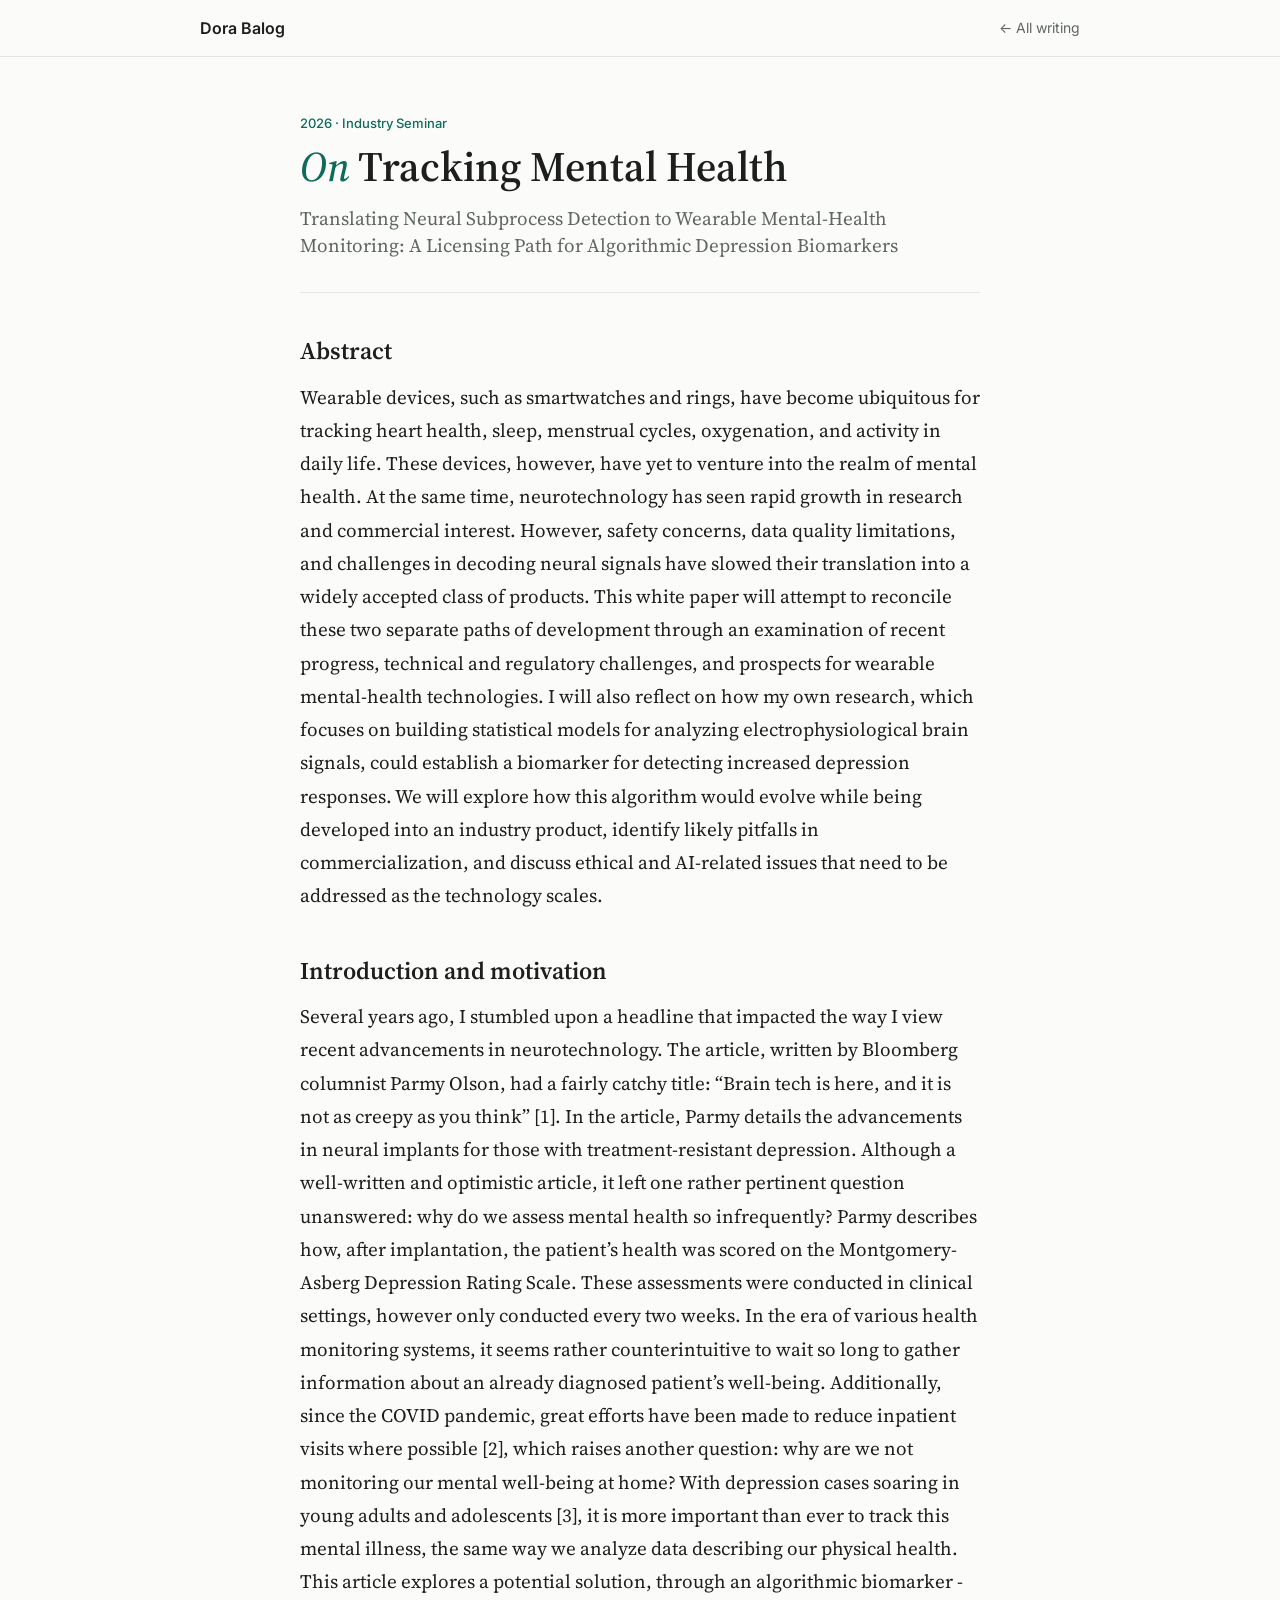
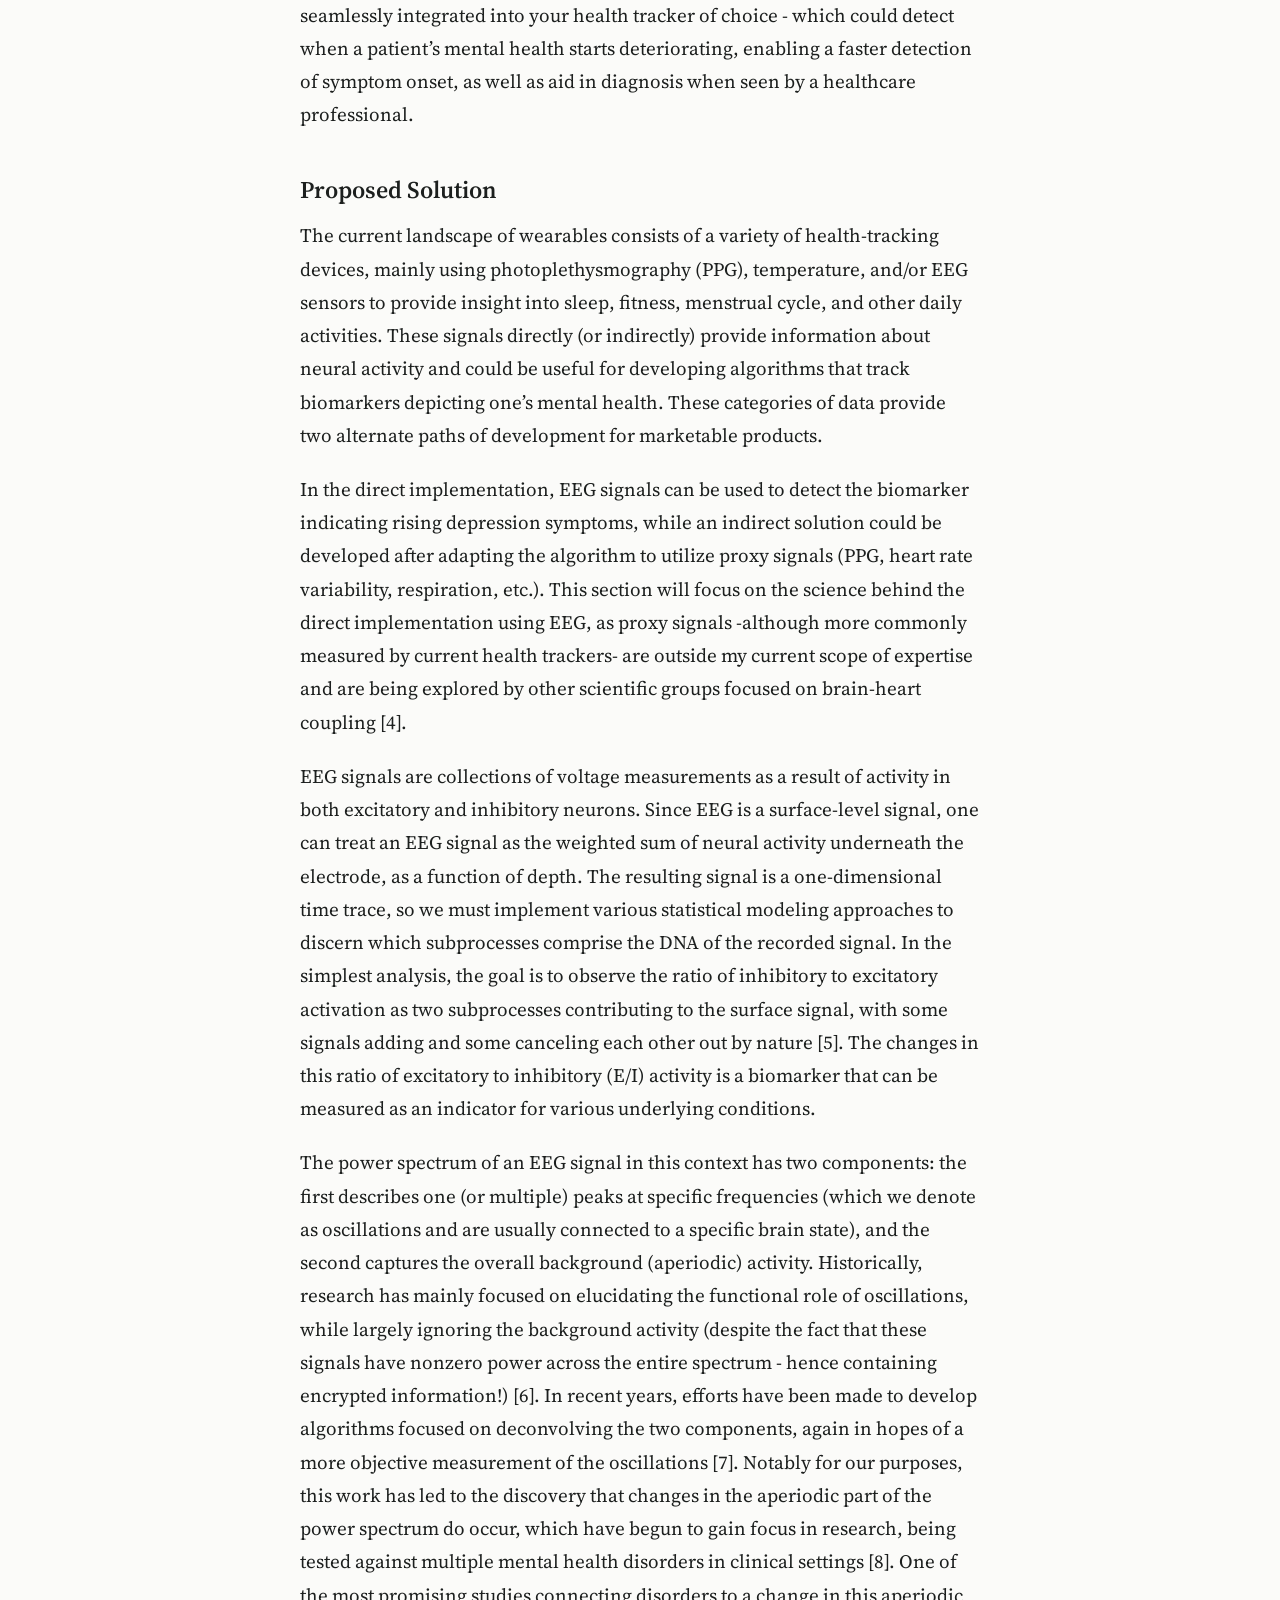
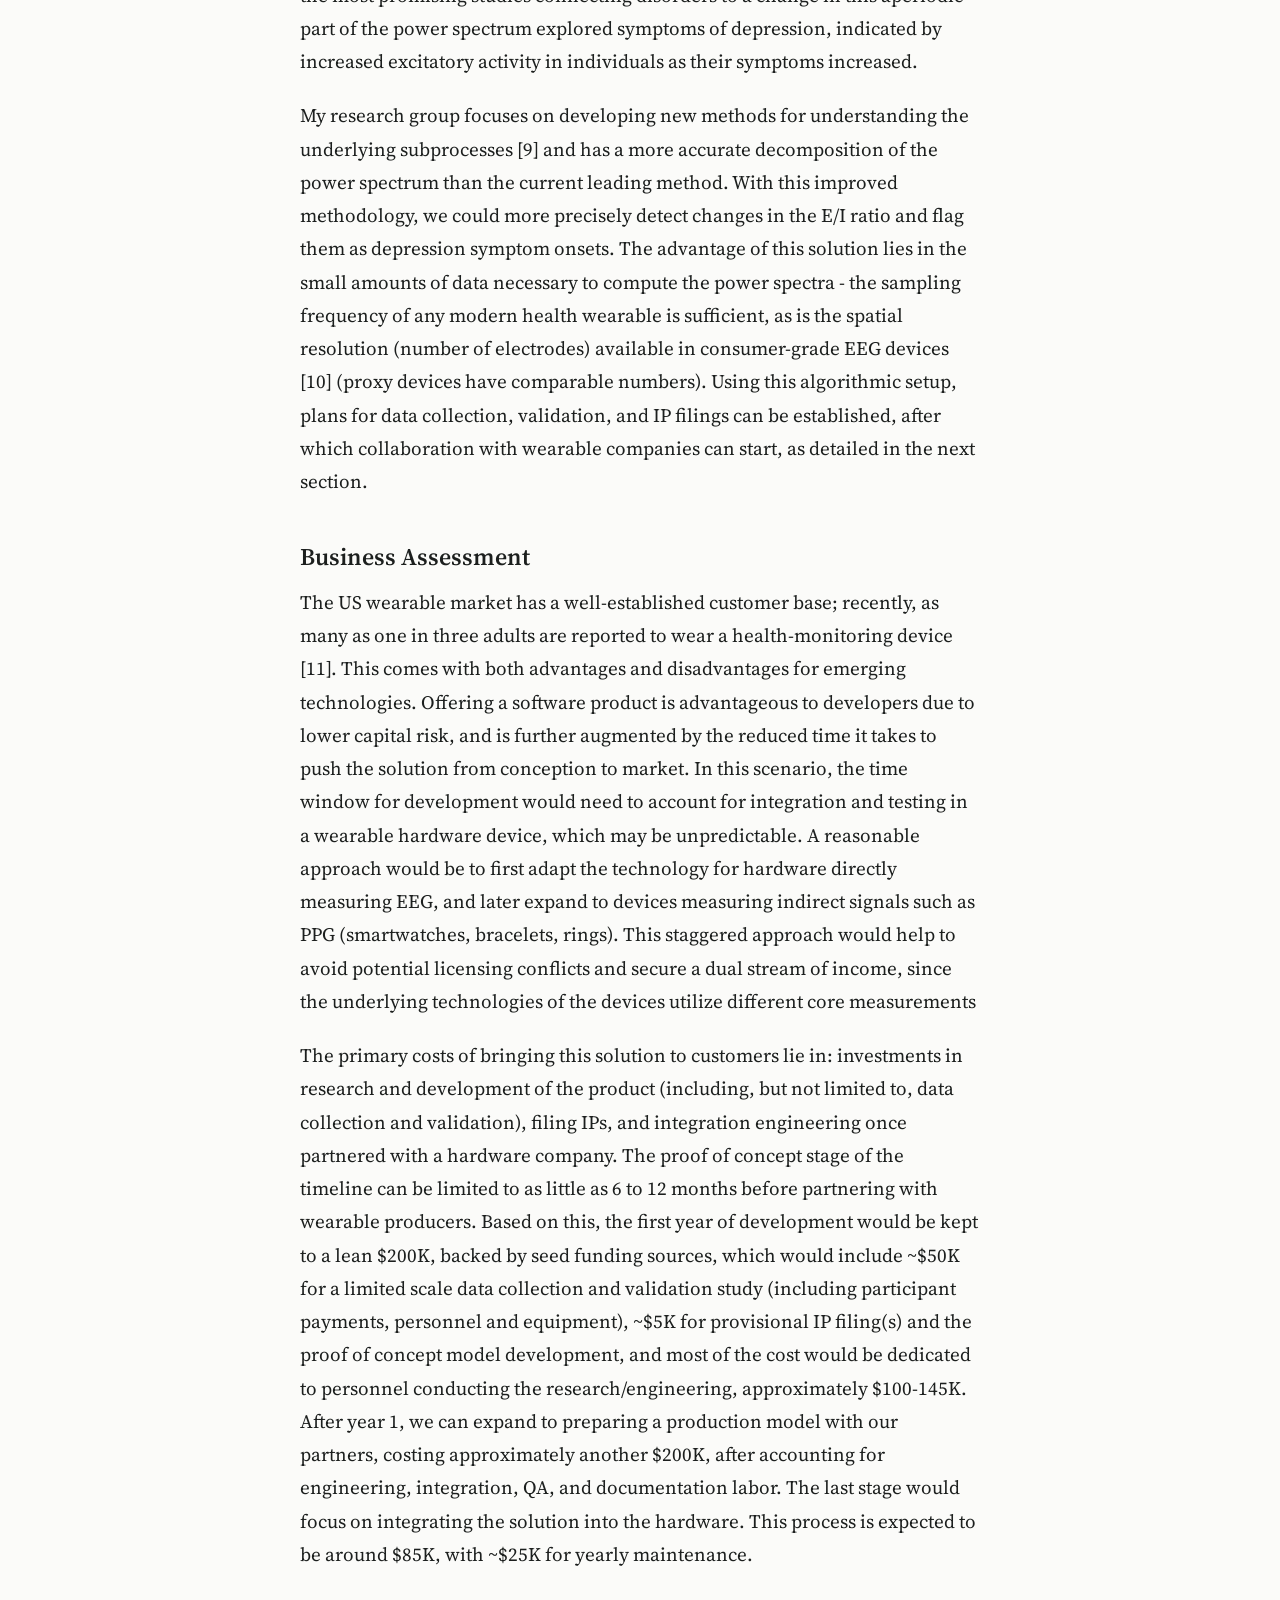
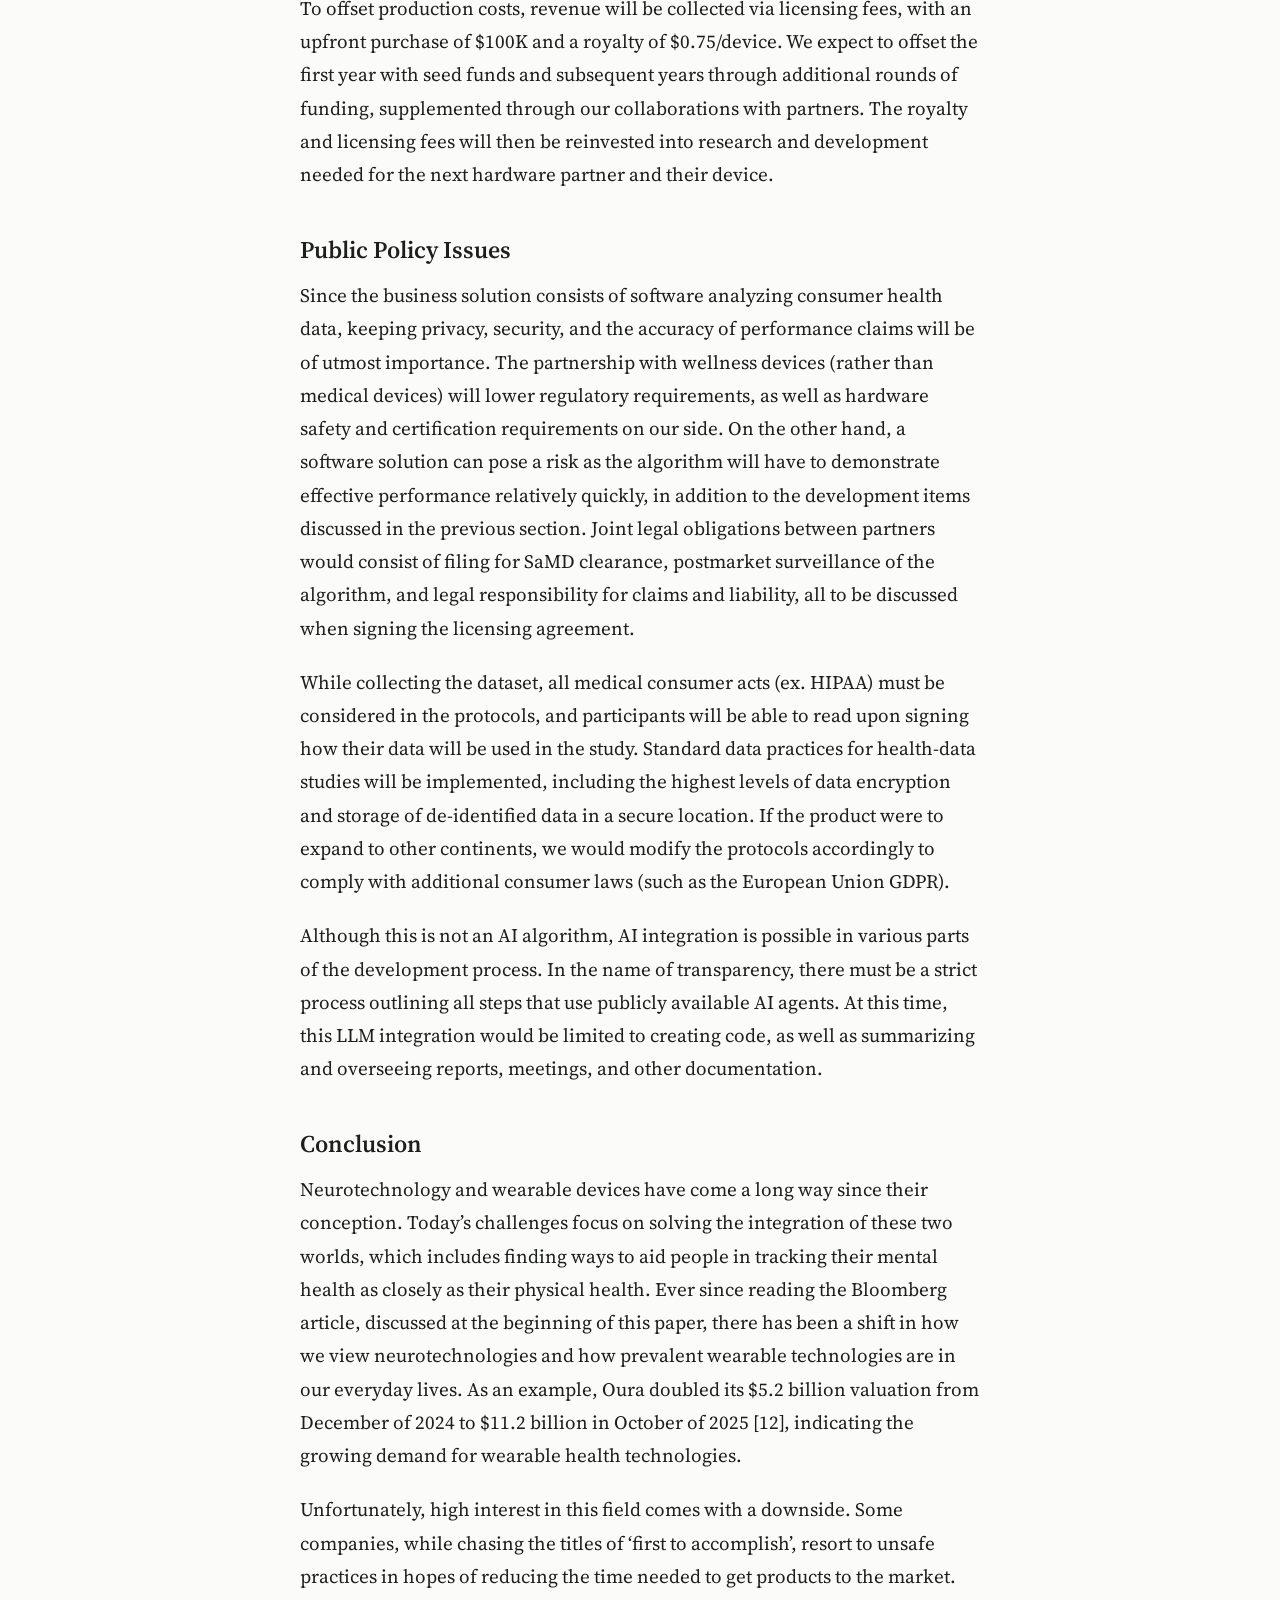
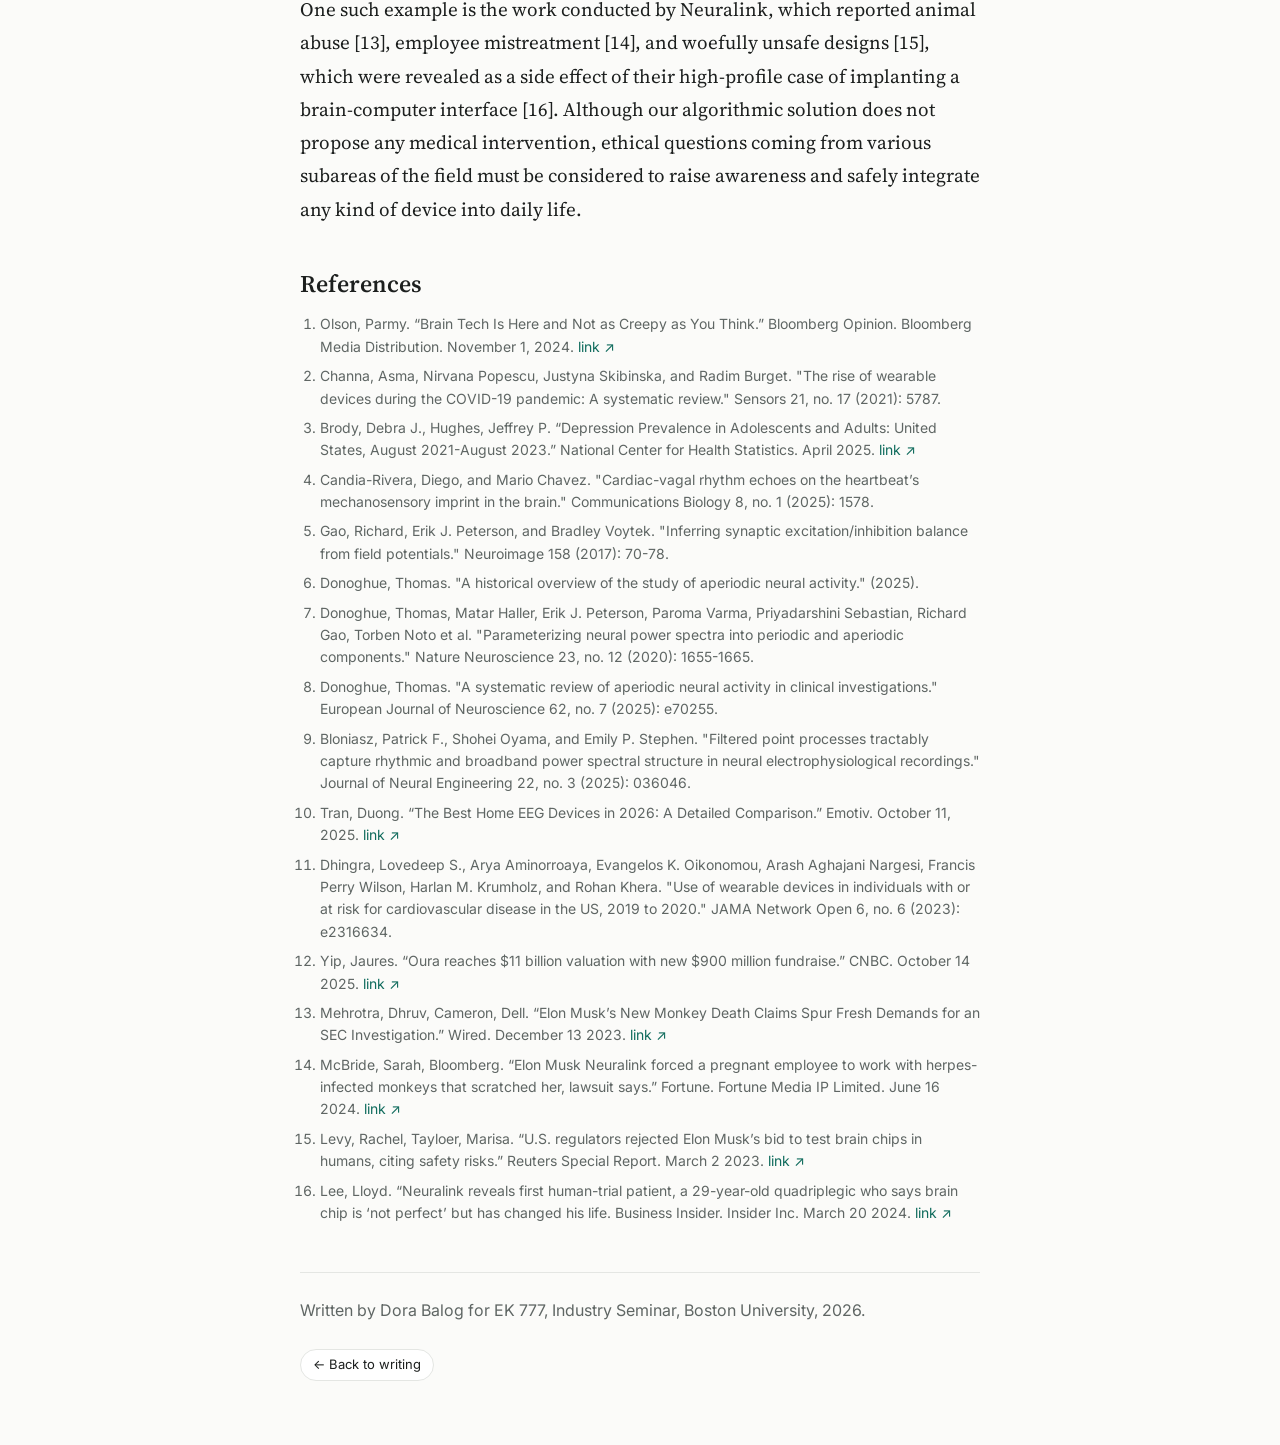
==== essays/on-tracking-mental-health.html @ a9c3c2ce "Retitle essays: On Trust in Science, On Tracking Mental Health Co-Authored-By: Claude Opus 5.5 <nore" ====
<!doctype html>
<html lang="en">
<head>
  <meta charset="utf-8">
  <meta name="viewport" content="width=device-width, initial-scale=1">
  <title>On Tracking Mental Health · Dora Balog</title>
  <meta name="description" content="A white paper on bringing mental-health biomarkers to consumer wearables.">
  <link rel="preconnect" href="https://fonts.googleapis.com">
  <link rel="preconnect" href="https://fonts.gstatic.com" crossorigin>
  <link href="https://fonts.googleapis.com/css2?family=Inter:wght@400;500;600&family=Source+Serif+4:ital,opsz,wght@0,8..60,400;0,8..60,500;0,8..60,600;1,8..60,500&display=swap" rel="stylesheet">
  <link rel="stylesheet" href="../style.css?v=4">
</head>
<body>
  <nav class="nav">
    <div class="wrap nav-inner">
      <a href="../index.html" class="nav-name">Dora Balog</a>
      <div class="nav-links"><a href="../index.html#writing">&larr; All writing</a></div>
    </div>
  </nav>
  <main class="wrap essay">
    <header class="essay-head">
      <p class="date">2026 &middot; Industry Seminar</p>
      <h1><em class="on">On</em> Tracking Mental Health</h1>
      <p class="essay-sub">Translating Neural Subprocess Detection to Wearable Mental-Health Monitoring: A Licensing Path for Algorithmic Depression Biomarkers</p>
    </header>
    <article class="essay-body">
      <h2>Abstract</h2>
      <p>Wearable devices, such as smartwatches and rings, have become ubiquitous for tracking heart health, sleep, menstrual cycles, oxygenation, and activity in daily life. These devices, however, have yet to venture into the realm of mental health. At the same time, neurotechnology has seen rapid growth in research and commercial interest. However, safety concerns, data quality limitations, and challenges in decoding neural signals have slowed their translation into a widely accepted class of products. This white paper will attempt to reconcile these two separate paths of development through an examination of recent progress, technical and regulatory challenges, and prospects for wearable mental-health technologies. I will also reflect on how my own research, which focuses on building statistical models for analyzing electrophysiological brain signals, could establish a biomarker for detecting increased depression responses. We will explore how this algorithm would evolve while being developed into an industry product, identify likely pitfalls in commercialization, and discuss ethical and AI-related issues that need to be addressed as the technology scales.</p>
      <h2>Introduction and motivation</h2>
      <p>Several years ago, I stumbled upon a headline that impacted the way I view recent advancements in neurotechnology. The article, written by Bloomberg columnist Parmy Olson, had a fairly catchy title: “Brain tech is here, and it is not as creepy as you think” [1]. In the article, Parmy details the advancements in neural implants for those with treatment-resistant depression. Although a well-written and optimistic article, it left one rather pertinent question unanswered: why do we assess mental health so infrequently? Parmy describes how, after implantation, the patient’s health was scored on the Montgomery-Asberg Depression Rating Scale. These assessments were conducted in clinical settings, however only conducted every two weeks. In the era of various health monitoring systems, it seems rather counterintuitive to wait so long to gather information about an already diagnosed patient’s well-being. Additionally, since the COVID pandemic, great efforts have been made to reduce inpatient visits where possible [2], which raises another question: why are we not monitoring our mental well-being at home? With depression cases soaring in young adults and adolescents [3], it is more important than ever to track this mental illness, the same way we analyze data describing our physical health. This article explores a potential solution, through an algorithmic biomarker - seamlessly integrated into your health tracker of choice - which could detect when a patient’s mental health starts deteriorating, enabling a faster detection of symptom onset, as well as aid in diagnosis when seen by a healthcare professional.</p>
      <h2>Proposed Solution</h2>
      <p>The current landscape of wearables consists of a variety of health-tracking devices, mainly using photoplethysmography (PPG), temperature, and/or EEG sensors to provide insight into sleep, fitness, menstrual cycle, and other daily activities. These signals directly (or indirectly) provide information about neural activity and could be useful for developing algorithms that track biomarkers depicting one’s mental health. These categories of data provide two alternate paths of development for marketable products.</p>
      <p>In the direct implementation, EEG signals can be used to detect the biomarker indicating rising depression symptoms, while an indirect solution could be developed after adapting the algorithm to utilize proxy signals (PPG, heart rate variability, respiration, etc.). This section will focus on the science behind the direct implementation using EEG, as proxy signals -although more commonly measured by current health trackers- are outside my current scope of expertise and are being explored by other scientific groups focused on brain-heart coupling [4].</p>
      <p>EEG signals are collections of voltage measurements as a result of activity in both excitatory and inhibitory neurons. Since EEG is a surface-level signal, one can treat an EEG signal as the weighted sum of neural activity underneath the electrode, as a function of depth. The resulting signal is a one-dimensional time trace, so we must implement various statistical modeling approaches to discern which subprocesses comprise the DNA of the recorded signal. In the simplest analysis, the goal is to observe the ratio of inhibitory to excitatory activation as two subprocesses contributing to the surface signal, with some signals adding and some canceling each other out by nature [5]. The changes in this ratio of excitatory to inhibitory (E/I) activity is a biomarker that can be measured as an indicator for various underlying conditions.</p>
      <p>The power spectrum of an EEG signal in this context has two components: the first describes one (or multiple) peaks at specific frequencies (which we denote as oscillations and are usually connected to a specific brain state), and the second captures the overall background (aperiodic) activity. Historically, research has mainly focused on elucidating the functional role of oscillations, while largely ignoring the background activity (despite the fact that these signals have nonzero power across the entire spectrum - hence containing encrypted information!) [6]. In recent years, efforts have been made to develop algorithms focused on deconvolving the two components, again in hopes of a more objective measurement of the oscillations [7]. Notably for our purposes, this work has led to the discovery that changes in the aperiodic part of the power spectrum do occur, which have begun to gain focus in research, being tested against multiple mental health disorders in clinical settings [8]. One of the most promising studies connecting disorders to a change in this aperiodic part of the power spectrum explored symptoms of depression, indicated by increased excitatory activity in individuals as their symptoms increased.</p>
      <p>My research group focuses on developing new methods for understanding the underlying subprocesses [9] and has a more accurate decomposition of the power spectrum than the current leading method. With this improved methodology, we could more precisely detect changes in the E/I ratio and flag them as depression symptom onsets. The advantage of this solution lies in the small amounts of data necessary to compute the power spectra - the sampling frequency of any modern health wearable is sufficient, as is the spatial resolution (number of electrodes) available in consumer-grade EEG devices [10] (proxy devices have comparable numbers). Using this algorithmic setup, plans for data collection, validation, and IP filings can be established, after which collaboration with wearable companies can start, as detailed in the next section.</p>
      <h2>Business Assessment</h2>
      <p>The US wearable market has a well-established customer base; recently, as many as one in three adults are reported to wear a health-monitoring device [11]. This comes with both advantages and disadvantages for emerging technologies. Offering a software product is advantageous to developers due to lower capital risk, and is further augmented by the reduced time it takes to push the solution from conception to market. In this scenario, the time window for development would need to account for integration and testing in a wearable hardware device, which may be unpredictable. A reasonable approach would be to first adapt the technology for hardware directly measuring EEG, and later expand to devices measuring indirect signals such as PPG (smartwatches, bracelets, rings). This staggered approach would help to avoid potential licensing conflicts and secure a dual stream of income, since the underlying technologies of the devices utilize different core measurements</p>
      <p>The primary costs of bringing this solution to customers lie in: investments in research and development of the product (including, but not limited to, data collection and validation), filing IPs, and integration engineering once partnered with a hardware company. The proof of concept stage of the timeline can be limited to as little as 6 to 12 months before partnering with wearable producers. Based on this, the first year of development would be kept to a lean $200K, backed by seed funding sources, which would include ~$50K for a limited scale data collection and validation study (including participant payments, personnel and equipment), ~$5K for provisional IP filing(s) and the proof of concept model development, and most of the cost would be dedicated to personnel conducting the research/engineering, approximately $100-145K. After year 1, we can expand to preparing a production model with our partners, costing approximately another $200K, after accounting for engineering, integration, QA, and documentation labor. The last stage would focus on integrating the solution into the hardware. This process is expected to be around $85K, with ~$25K for yearly maintenance.</p>
      <p>To offset production costs, revenue will be collected via licensing fees, with an upfront purchase of $100K and a royalty of $0.75/device. We expect to offset the first year with seed funds and subsequent years through additional rounds of funding, supplemented through our collaborations with partners. The royalty and licensing fees will then be reinvested into research and development needed for the next hardware partner and their device.</p>
      <h2>Public Policy Issues</h2>
      <p>Since the business solution consists of software analyzing consumer health data, keeping privacy, security, and the accuracy of performance claims will be of utmost importance. The partnership with wellness devices (rather than medical devices) will lower regulatory requirements, as well as hardware safety and certification requirements on our side. On the other hand, a software solution can pose a risk as the algorithm will have to demonstrate effective performance relatively quickly, in addition to the development items discussed in the previous section. Joint legal obligations between partners would consist of filing for SaMD clearance, postmarket surveillance of the algorithm, and legal responsibility for claims and liability, all to be discussed when signing the licensing agreement.</p>
      <p>While collecting the dataset, all medical consumer acts (ex. HIPAA) must be considered in the protocols, and participants will be able to read upon signing how their data will be used in the study. Standard data practices for health-data studies will be implemented, including the highest levels of data encryption and storage of de-identified data in a secure location. If the product were to expand to other continents, we would modify the protocols accordingly to comply with additional consumer laws (such as the European Union GDPR).</p>
      <p>Although this is not an AI algorithm, AI integration is possible in various parts of the development process. In the name of transparency, there must be a strict process outlining all steps that use publicly available AI agents. At this time, this LLM integration would be limited to creating code, as well as summarizing and overseeing reports, meetings, and other documentation.</p>
      <h2>Conclusion</h2>
      <p>Neurotechnology and wearable devices have come a long way since their conception. Today’s challenges focus on solving the integration of these two worlds, which includes finding ways to aid people in tracking their mental health as closely as their physical health. Ever since reading the Bloomberg article, discussed at the beginning of this paper, there has been a shift in how we view neurotechnologies and how prevalent wearable technologies are in our everyday lives. As an example, Oura doubled its $5.2 billion valuation from December of 2024 to $11.2 billion in October of 2025 [12], indicating the growing demand for wearable health technologies.</p>
      <p>Unfortunately, high interest in this field comes with a downside. Some companies, while chasing the titles of ‘first to accomplish’, resort to unsafe practices in hopes of reducing the time needed to get products to the market. One such example is the work conducted by Neuralink, which reported animal abuse [13], employee mistreatment [14], and woefully unsafe designs [15], which were revealed as a side effect of their high-profile case of implanting a brain-computer interface [16]. Although our algorithmic solution does not propose any medical intervention, ethical questions coming from various subareas of the field must be considered to raise awareness and safely integrate any kind of device into daily life.</p>
      <h2>References</h2>
      <ol class="refs">
        <li>Olson, Parmy. “Brain Tech Is Here and Not as Creepy as You Think.” Bloomberg Opinion. Bloomberg Media Distribution.  November 1, 2024. <a href="https://www.bloomberg.com/opinion/articles/2024-11-01/brain-tech-is-here-and-not-as-creepy-as-you-think" target="_blank" rel="noopener">link ↗</a></li>
        <li>Channa, Asma, Nirvana Popescu, Justyna Skibinska, and Radim Burget. &quot;The rise of wearable devices during the COVID-19 pandemic: A systematic review.&quot; Sensors 21, no. 17 (2021): 5787.</li>
        <li>Brody, Debra J., Hughes, Jeffrey P. “Depression Prevalence in Adolescents and Adults: United States, August 2021-August 2023.” National Center for Health Statistics. April 2025. <a href="https://www.cdc.gov/nchs/products/databriefs/db527.htm" target="_blank" rel="noopener">link ↗</a></li>
        <li>Candia-Rivera, Diego, and Mario Chavez. &quot;Cardiac-vagal rhythm echoes on the heartbeat’s mechanosensory imprint in the brain.&quot; Communications Biology 8, no. 1 (2025): 1578.</li>
        <li>Gao, Richard, Erik J. Peterson, and Bradley Voytek. &quot;Inferring synaptic excitation/inhibition balance from field potentials.&quot; Neuroimage 158 (2017): 70-78.</li>
        <li>Donoghue, Thomas. &quot;A historical overview of the study of aperiodic neural activity.&quot; (2025).</li>
        <li>Donoghue, Thomas, Matar Haller, Erik J. Peterson, Paroma Varma, Priyadarshini Sebastian, Richard Gao, Torben Noto et al. &quot;Parameterizing neural power spectra into periodic and aperiodic components.&quot; Nature Neuroscience 23, no. 12 (2020): 1655-1665.</li>
        <li>Donoghue, Thomas. &quot;A systematic review of aperiodic neural activity in clinical investigations.&quot; European Journal of Neuroscience 62, no. 7 (2025): e70255.</li>
        <li>Bloniasz, Patrick F., Shohei Oyama, and Emily P. Stephen. &quot;Filtered point processes tractably capture rhythmic and broadband power spectral structure in neural electrophysiological recordings.&quot; Journal of Neural Engineering 22, no. 3 (2025): 036046.</li>
        <li>Tran, Duong. “The Best Home EEG Devices in 2026: A Detailed Comparison.” Emotiv. October 11, 2025. <a href="https://www.emotiv.com/blogs/news/best-home-eeg-device?srsltid=AfmBOordqerBT6xASq5WfSHSWsgvYijsO9Io-2PUDcByQ_rxHnIleI6r" target="_blank" rel="noopener">link ↗</a></li>
        <li>Dhingra, Lovedeep S., Arya Aminorroaya, Evangelos K. Oikonomou, Arash Aghajani Nargesi, Francis Perry Wilson, Harlan M. Krumholz, and Rohan Khera. &quot;Use of wearable devices in individuals with or at risk for cardiovascular disease in the US, 2019 to 2020.&quot; JAMA Network Open 6, no. 6 (2023): e2316634.</li>
        <li>Yip, Jaures. “Oura reaches $11 billion valuation with new $900 million fundraise.” CNBC. October 14 2025. <a href="https://www.cnbc.com/2025/10/14/oura-ringmaker-valuation-fundraise.html" target="_blank" rel="noopener">link ↗</a></li>
        <li>Mehrotra, Dhruv, Cameron, Dell. “Elon Musk’s New Monkey Death Claims Spur Fresh Demands for an SEC Investigation.” Wired. December 13 2023. <a href="https://www.wired.com/story/elon-musk-neuralink-dealbook-comments-sec/" target="_blank" rel="noopener">link ↗</a></li>
        <li>McBride, Sarah, Bloomberg. “Elon Musk Neuralink forced a pregnant employee to work with herpes-infected monkeys that scratched her, lawsuit says.” Fortune. Fortune Media IP Limited. June 16 2024. <a href="https://fortune.com/2024/06/16/elon-musk-neuralink-herpes-monkeys-pregnant-employee-lawsuit/" target="_blank" rel="noopener">link ↗</a></li>
        <li>Levy, Rachel, Tayloer, Marisa. “U.S. regulators rejected Elon Musk’s bid to test brain chips in humans, citing safety risks.” Reuters Special Report. March 2 2023. <a href="https://www.reuters.com/investigates/special-report/neuralink-musk-fda/" target="_blank" rel="noopener">link ↗</a></li>
        <li>Lee, Lloyd. “Neuralink reveals first human-trial patient, a 29-year-old quadriplegic who says brain chip is ‘not perfect’ but has changed his life. Business Insider. Insider Inc. March 20 2024. <a href="https://www.businessinsider.com/neuralink-first-human-trial-patient-quadriplegic-elon-musk-x-2024-3" target="_blank" rel="noopener">link ↗</a></li>
      </ol>
    </article>
    <footer class="essay-foot">
      <p class="muted">Written by Dora Balog for EK 777, Industry Seminar, Boston University, 2026.</p>
      <a class="pill" href="../index.html#writing">&larr; Back to writing</a>
    </footer>
  </main>
</body>
</html>
---- style.css ----
:root {
  --bg: #fbfbf9;
  --surface: #ffffff;
  --text: #1c1f1e;
  --muted: #5f6664;
  --line: #e4e6e3;
  --accent: #0f6b5c;
  --accent-soft: #e6f1ee;
  --radius: 12px;
}
@media (prefers-color-scheme: dark) {
  :root {
    --bg: #121514;
    --surface: #1a1e1d;
    --text: #e8ebe9;
    --muted: #9aa3a0;
    --line: #2a302e;
    --accent: #5cc3ad;
    --accent-soft: #1d2d29;
  }
}

* { box-sizing: border-box; }
html { scroll-behavior: smooth; scroll-padding-top: 72px; }
body {
  margin: 0;
  background: var(--bg);
  color: var(--text);
  font: 16px/1.65 Inter, system-ui, -apple-system, sans-serif;
  -webkit-font-smoothing: antialiased;
}
a { color: var(--accent); text-decoration: none; }
a:hover { text-decoration: underline; }
h1, h2, h3 { font-family: "Source Serif 4", Georgia, serif; font-weight: 600; line-height: 1.25; margin: 0; }
p { margin: 0 0 .6em; }
.wrap { max-width: 920px; margin: 0 auto; padding: 0 20px; }
.muted { color: var(--muted); font-weight: 400; }
.empty { color: var(--muted); font-style: italic; }

/* Nav */
.nav {
  position: sticky; top: 0; z-index: 10;
  background: color-mix(in srgb, var(--bg) 88%, transparent);
  backdrop-filter: blur(8px);
  border-bottom: 1px solid var(--line);
}
.nav-inner { display: flex; align-items: center; justify-content: space-between; height: 56px; gap: 16px; }
.nav-name { font-weight: 600; color: var(--text); }
.nav-links { display: flex; gap: 20px; font-size: 14px; overflow-x: auto; white-space: nowrap; scrollbar-width: none; }
.nav-links::-webkit-scrollbar { display: none; }
.nav-name { white-space: nowrap; }
.nav-links a { color: var(--muted); }
.nav-links a:hover { color: var(--text); text-decoration: none; }

/* Hero */
.hero { display: grid; grid-template-columns: 240px 1fr; gap: 48px; align-items: start; padding-top: 64px; padding-bottom: 32px; }
.headshot { width: 100%; aspect-ratio: 4 / 5; object-fit: cover; object-position: center 30%; border-radius: var(--radius); }
.hero h1 { font-size: 40px; margin-bottom: 4px; }
.tagline { color: var(--muted); font-size: 17px; margin-bottom: 20px; }
.bio { margin: 16px 0 20px; max-width: 60ch; }

/* Pills & buttons */
.social, .pill-row, .tags { display: flex; flex-wrap: wrap; gap: 8px; }
.pill {
  font-size: 13px; padding: 4px 12px; border-radius: 999px;
  border: 1px solid var(--line); color: var(--text); background: var(--surface);
}
.pill:hover { border-color: var(--accent); color: var(--accent); text-decoration: none; }
.btn { font-size: 13px; padding: 4px 14px; border-radius: 999px; background: var(--accent); color: var(--bg); font-weight: 500; }
.btn:hover { text-decoration: none; opacity: .9; }
.tags span { font-size: 12px; padding: 2px 10px; border-radius: 999px; background: var(--accent-soft); color: var(--accent); }

/* Sections */
.section { padding-top: 48px; padding-bottom: 16px; }
.section h2 { font-size: 26px; padding-bottom: 12px; margin-bottom: 24px; border-bottom: 1px solid var(--line); }
.section h3 { font-size: 18px; margin-bottom: 6px; }

/* Project cards */
.grid { display: grid; grid-template-columns: repeat(auto-fill, minmax(260px, 1fr)); gap: 20px; }
.card { background: var(--surface); border: 1px solid var(--line); border-radius: var(--radius); overflow: hidden; display: flex; flex-direction: column; }
.card-img { width: 100%; aspect-ratio: 16 / 9; object-fit: cover; display: block; }
.card-body { padding: 16px 18px 18px; display: flex; flex-direction: column; gap: 10px; }
.card-body p { margin: 0; color: var(--muted); font-size: 15px; }
.placeholder {
  display: grid; place-items: center;
  background: var(--accent-soft); color: var(--accent);
  font: 600 36px "Source Serif 4", Georgia, serif;
}

/* Publication / news rows */
.list { display: flex; flex-direction: column; gap: 24px; }
.row { display: grid; grid-template-columns: 120px 1fr; gap: 20px; align-items: start; }
.row.news:not(:has(.thumb)) { grid-template-columns: 1fr; }
.thumb { width: 120px; aspect-ratio: 4 / 3; object-fit: cover; border-radius: 8px; border: 1px solid var(--line); display: block; }
.thumb.placeholder { font-size: 28px; }
.row h3 a { color: var(--text); }
.row h3 a:hover { color: var(--accent); }
.row p { font-size: 15px; margin-bottom: 4px; }
.venue { font-style: italic; color: var(--muted); }
.date { font-size: 13px; color: var(--accent); font-weight: 500; margin-bottom: 2px; }
.row .pill-row { margin-top: 8px; }

.row.text { grid-template-columns: 90px 1fr; gap: 16px; }
.row.text:has(> div:only-child) { grid-template-columns: 1fr; }
.row.text > .date { padding-top: 3px; }
.badge {
  display: inline-block; vertical-align: middle;
  font: 500 11px Inter, system-ui, sans-serif; letter-spacing: .03em; text-transform: uppercase;
  padding: 2px 8px; border-radius: 999px; margin-bottom: 6px;
  background: var(--accent); color: var(--bg);
}
.badge.soft { background: var(--accent-soft); color: var(--accent); }
h3 .badge { margin: 0 0 0 6px; }

.review-grid { display: grid; grid-template-columns: repeat(auto-fill, minmax(240px, 1fr)); gap: 16px; }
.review-card { background: var(--surface); border: 1px solid var(--line); border-left: 3px solid var(--accent); border-radius: var(--radius); padding: 16px 18px; }
.review-card h3 a { color: var(--text); }
.review-card h3 a:hover { color: var(--accent); }
.review-card p { margin: 0; font-size: 14px; }
.review-note { grid-column: 1 / -1; font-size: 13px; margin: 0; }

/* Writing */
.on { font-style: italic; font-weight: 500; color: var(--accent); }
.section-intro { color: var(--muted); margin: -12px 0 24px; font-style: italic; }
.essay-card { padding: 4px 0 4px 20px; border-left: 2px solid var(--line); }
.essay-card:hover { border-left-color: var(--accent); }
.essay-card h3 { font-size: 22px; margin-bottom: 4px; }
.essay-card h3 a { color: var(--text); }
.essay-card h3 a:hover { text-decoration: none; color: var(--accent); }
.essay-card .muted { font-size: 15px; max-width: 65ch; }
.essay-sub { font-family: "Source Serif 4", Georgia, serif; color: var(--muted); font-size: 16px; margin-bottom: 8px; }
.read-more { font-size: 14px; font-weight: 500; }

/* Essay pages */
.essay { max-width: 720px; padding-top: 56px; }
.essay-head { margin-bottom: 40px; padding-bottom: 24px; border-bottom: 1px solid var(--line); }
.essay-head h1 { font-size: 42px; margin: 6px 0 12px; }
.essay-head .essay-sub { font-size: 19px; line-height: 1.45; }
.essay-body { font-family: "Source Serif 4", Georgia, serif; font-size: 19px; line-height: 1.75; }
.essay-body p { margin: 0 0 1.1em; }
.essay-body h2 { font-size: 24px; margin: 1.8em 0 .6em; }
.essay-body .refs { font-family: Inter, system-ui, sans-serif; font-size: 14px; line-height: 1.6; color: var(--muted); padding-left: 1.4em; }
.essay-body .refs li { margin-bottom: .5em; }
.essay-foot { margin: 48px 0 64px; padding-top: 24px; border-top: 1px solid var(--line); display: flex; flex-direction: column; gap: 16px; align-items: flex-start; }
@media (max-width: 680px) {
  .essay-head h1 { font-size: 32px; }
  .essay-body { font-size: 17px; }
}

.footer { padding-top: 48px; padding-bottom: 48px; color: var(--muted); font-size: 13px; }

@media (max-width: 680px) {
  .hero { grid-template-columns: 1fr; gap: 24px; padding-top: 32px; }
  .headshot { max-width: 220px; }
  .hero h1 { font-size: 32px; }
  .nav-links { gap: 14px; }
  .row { grid-template-columns: 88px 1fr; gap: 14px; }
  .thumb { width: 88px; }
}
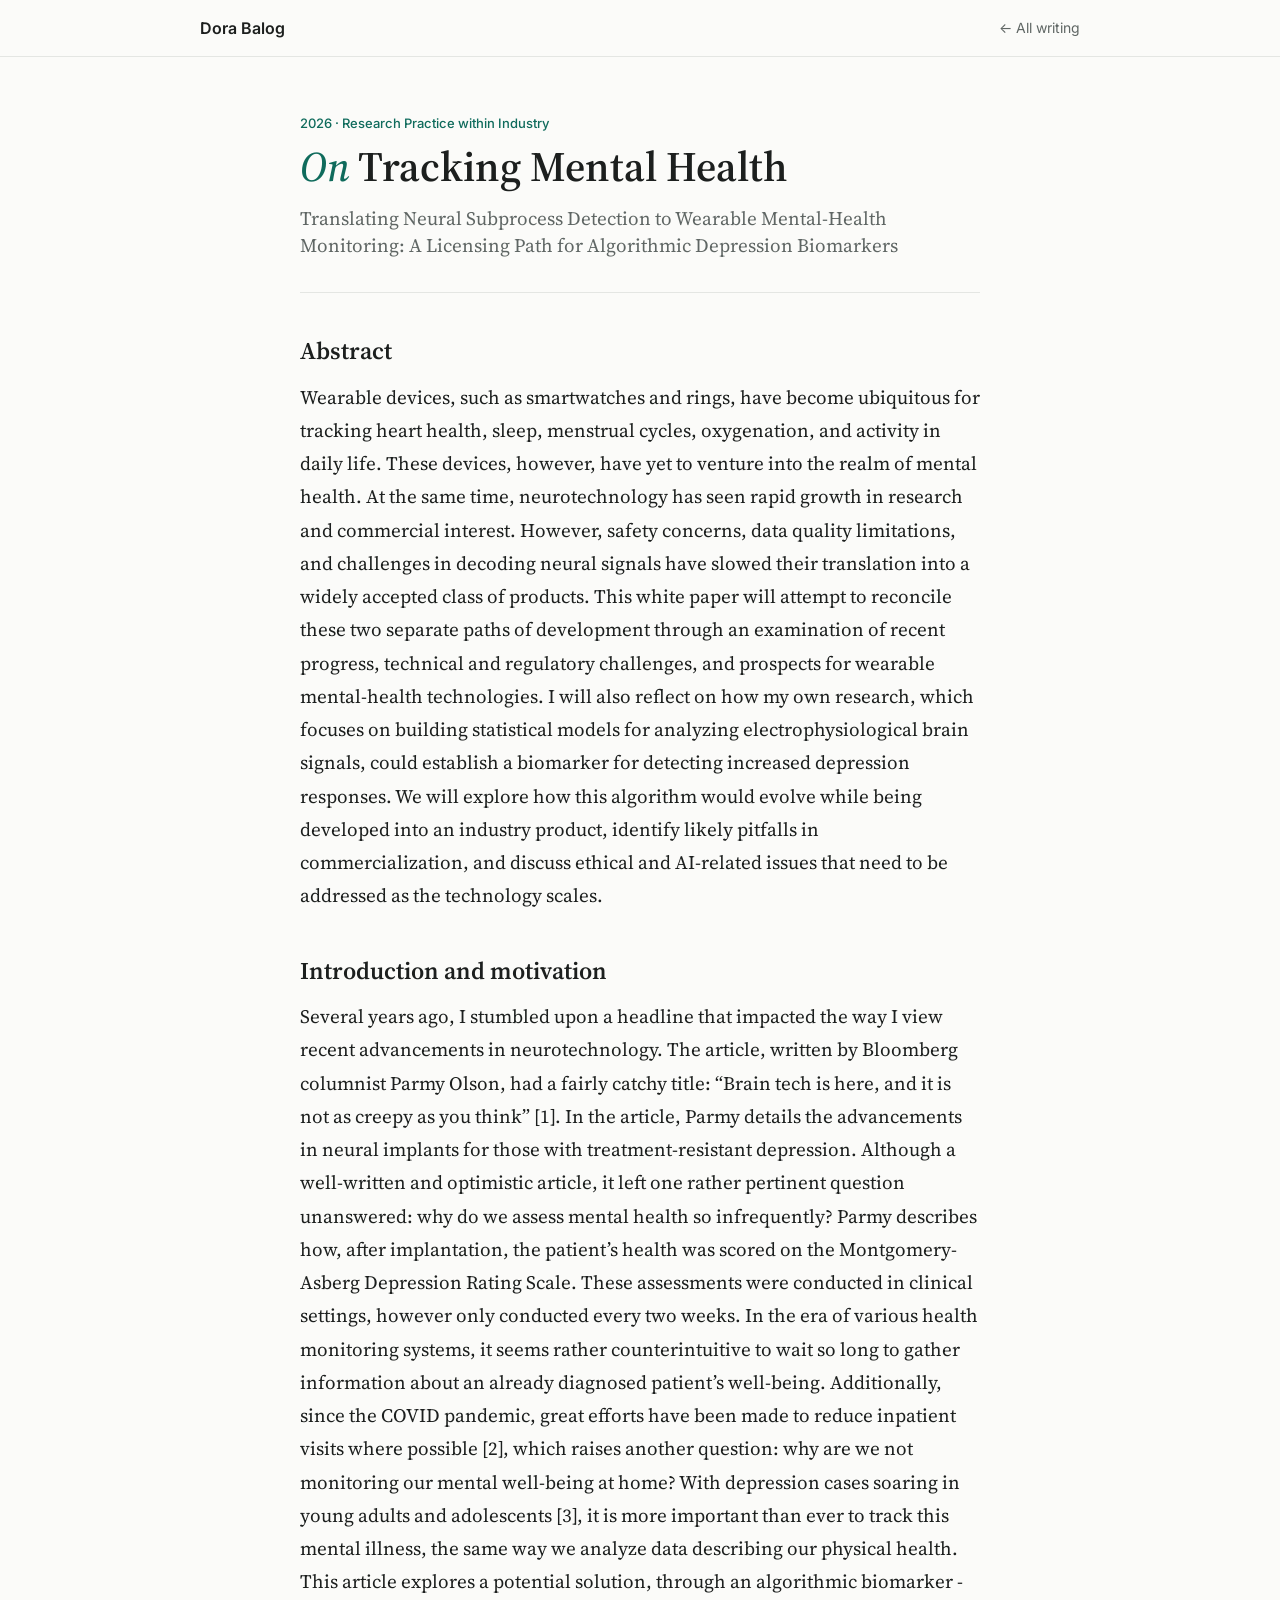
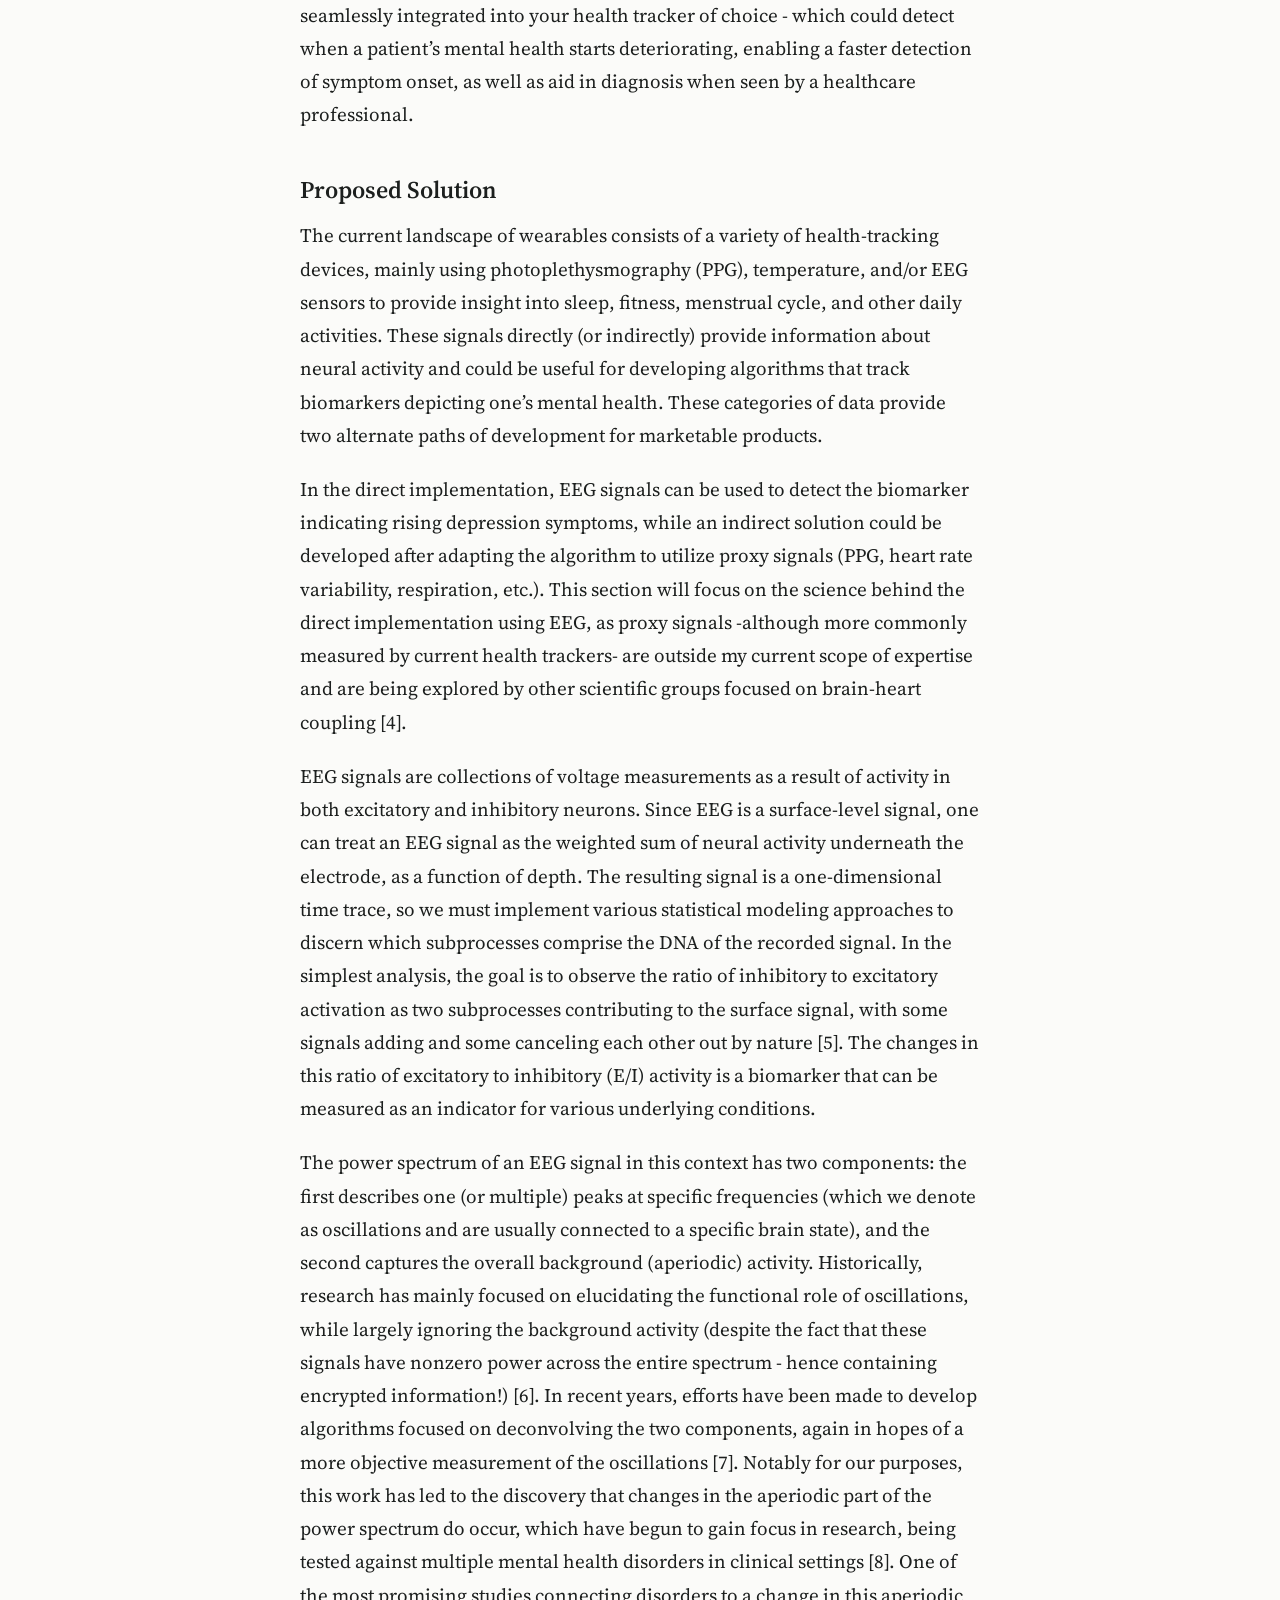
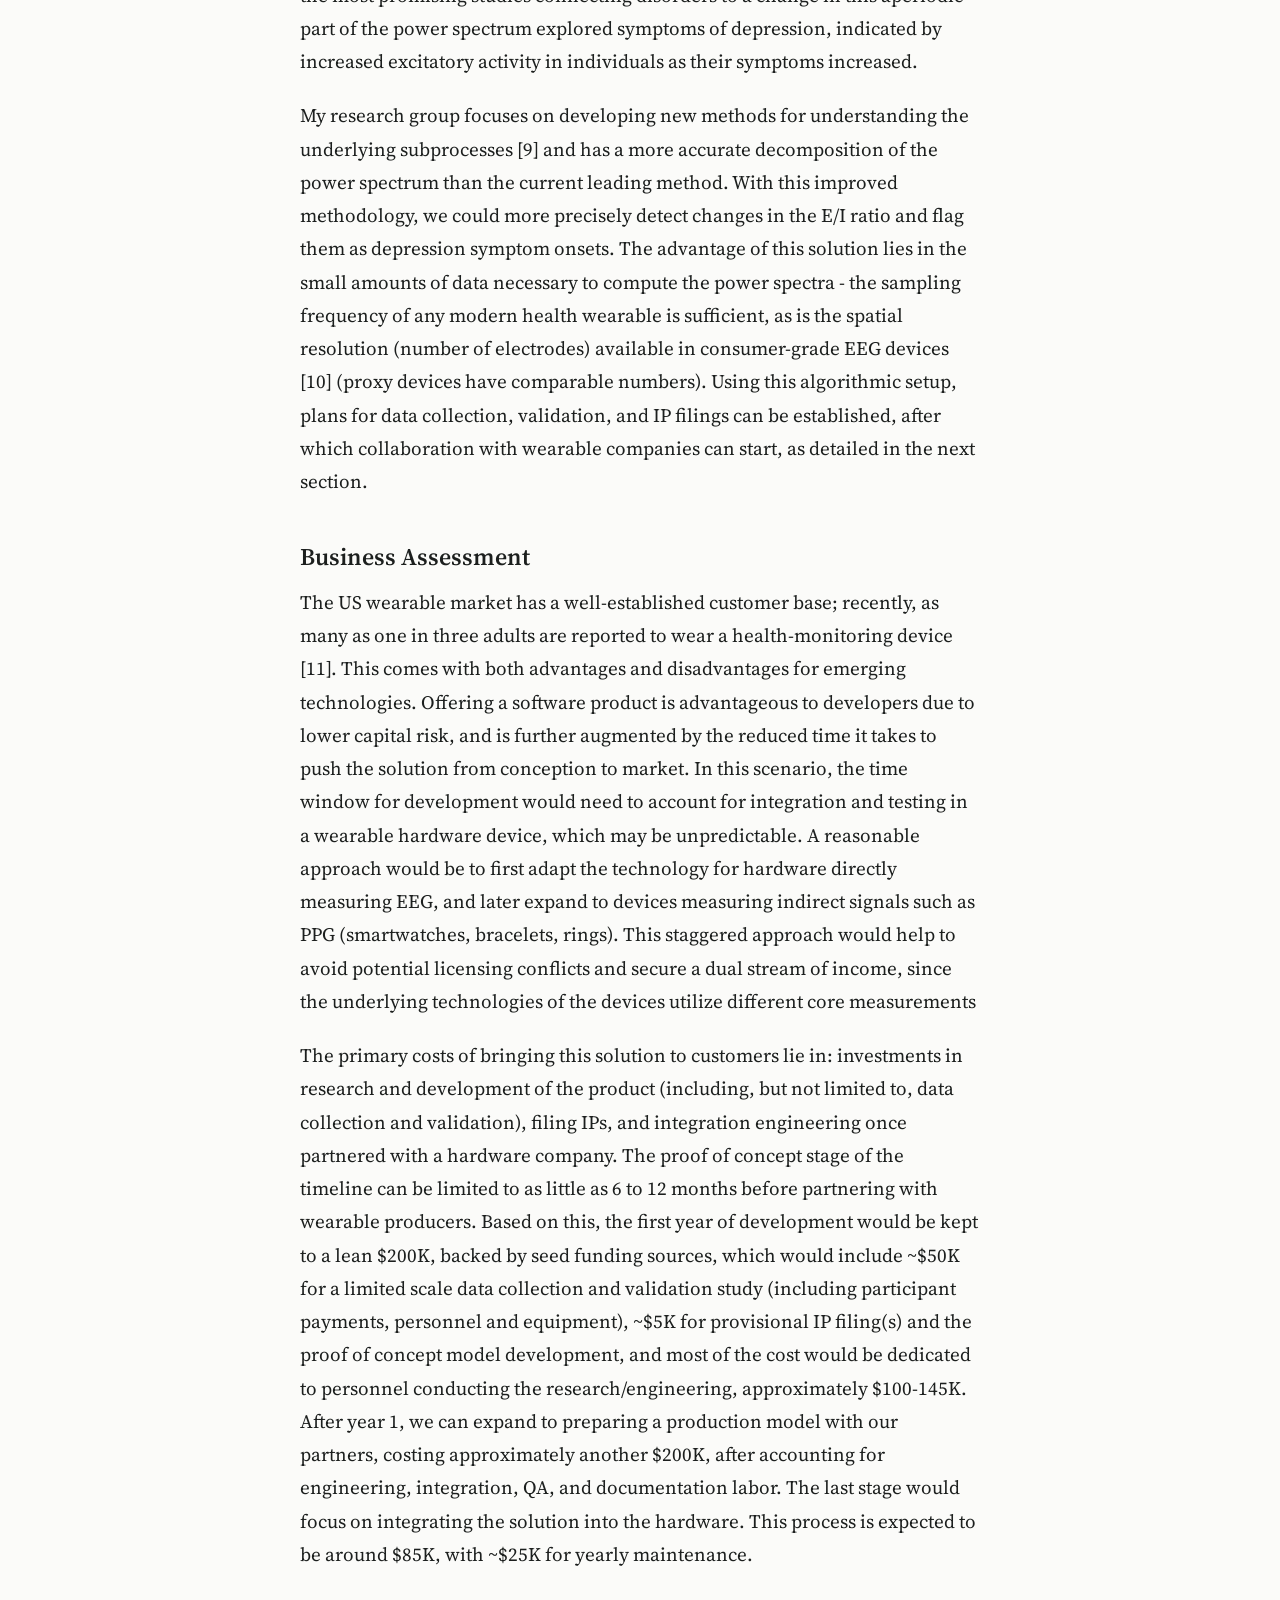
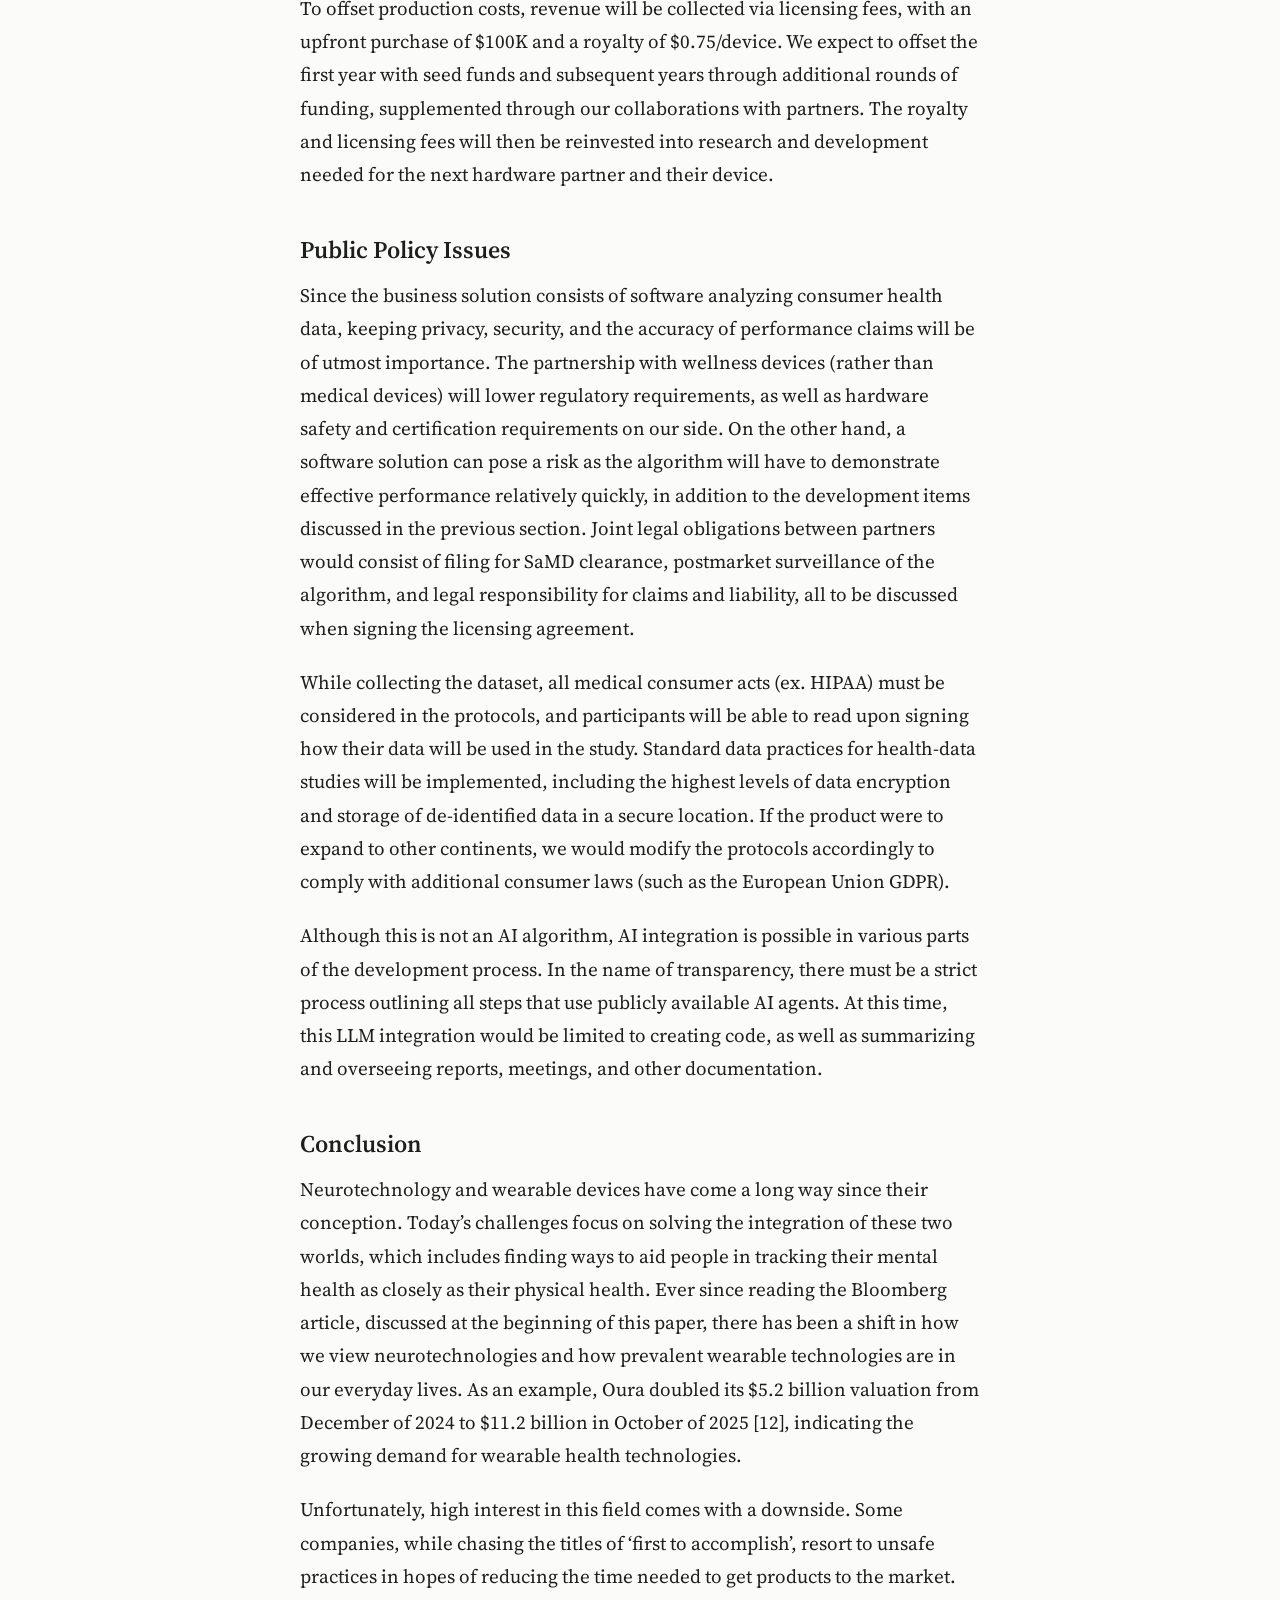
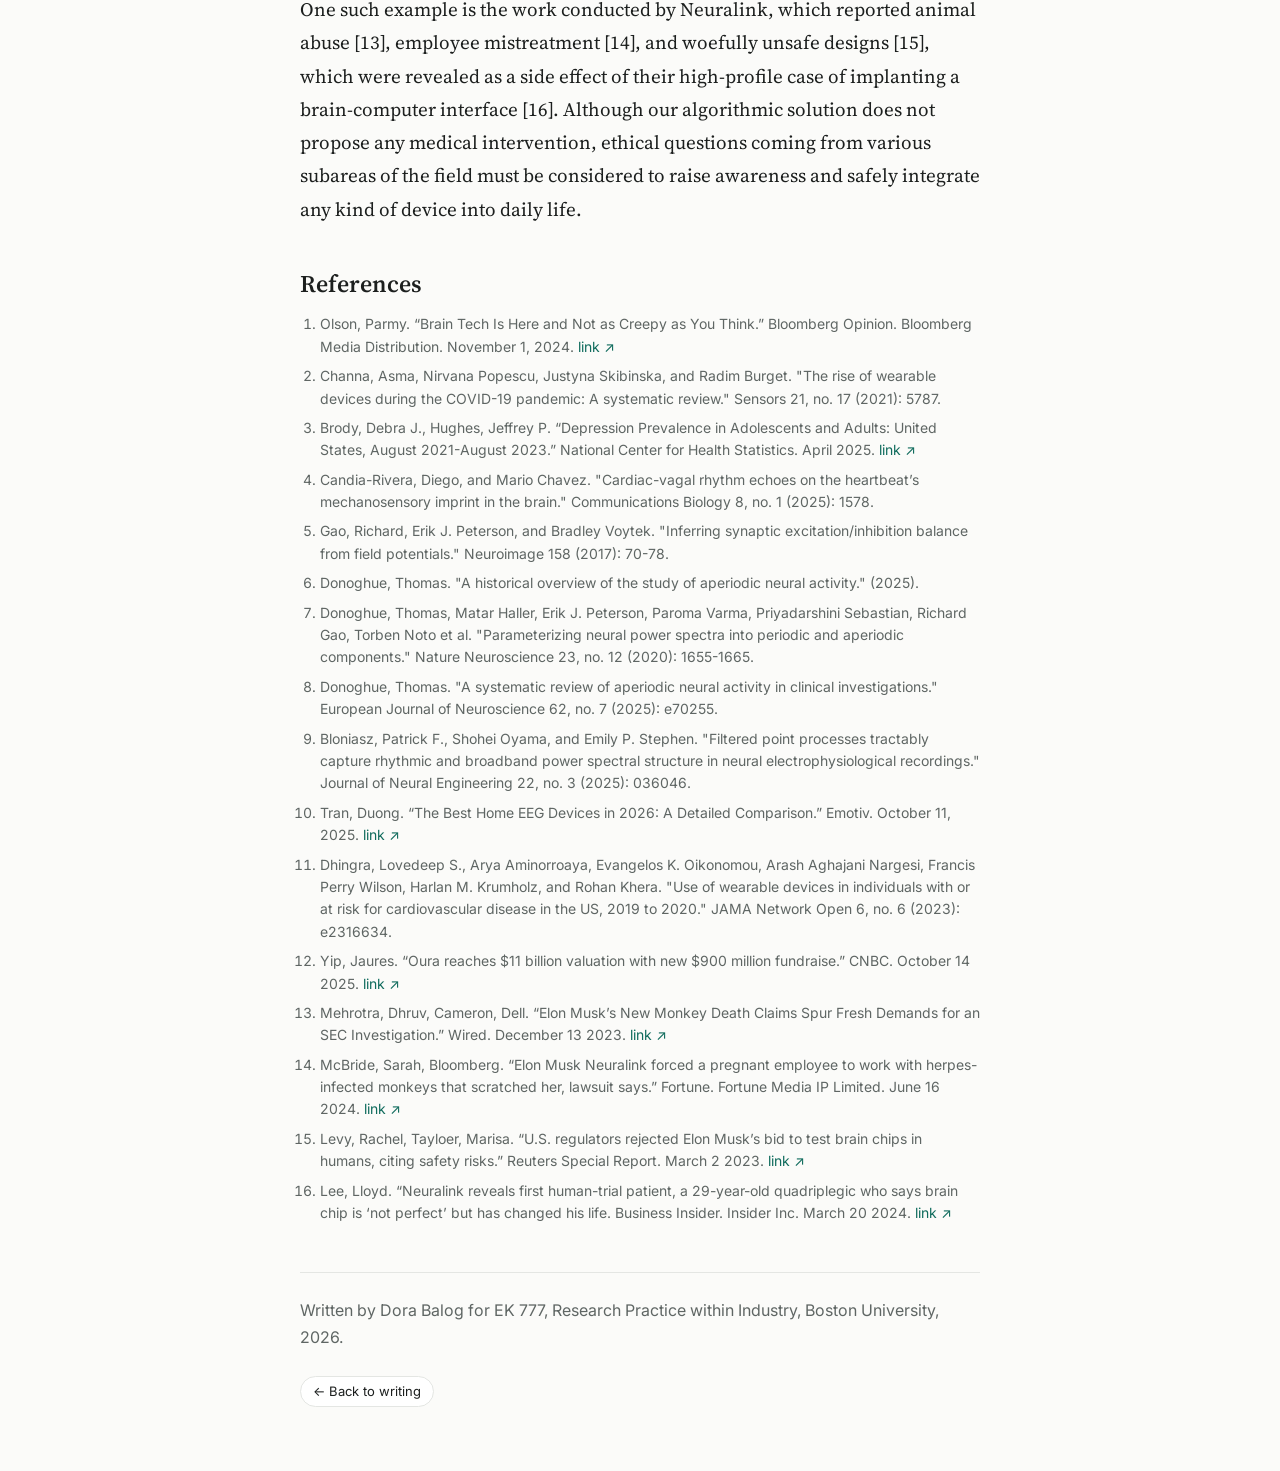
==== commit 14db6812: "Rename EK 777 to Research Practice within Industry Co-Authored-By: Claude Opus 5.5 <noreply@anthropi" ====
--- a/essays/on-tracking-mental-health.html
+++ b/essays/on-tracking-mental-health.html
@@ -19,7 +19,7 @@
   </nav>
   <main class="wrap essay">
     <header class="essay-head">
-      <p class="date">2026 &middot; Industry Seminar</p>
+      <p class="date">2026 &middot; Research Practice within Industry</p>
       <h1><em class="on">On</em> Tracking Mental Health</h1>
       <p class="essay-sub">Translating Neural Subprocess Detection to Wearable Mental-Health Monitoring: A Licensing Path for Algorithmic Depression Biomarkers</p>
     </header>
@@ -66,7 +66,7 @@
       </ol>
     </article>
     <footer class="essay-foot">
-      <p class="muted">Written by Dora Balog for EK 777, Industry Seminar, Boston University, 2026.</p>
+      <p class="muted">Written by Dora Balog for EK 777, Research Practice within Industry, Boston University, 2026.</p>
       <a class="pill" href="../index.html#writing">&larr; Back to writing</a>
     </footer>
   </main>
--- a/style.css
+++ b/style.css
@@ -21,7 +21,7 @@
 }
 
 * { box-sizing: border-box; }
-html { scroll-behavior: smooth; scroll-padding-top: 72px; }
+html { scroll-behavior: smooth; scroll-padding-top: 72px; overflow-anchor: none; }
 body {
   margin: 0;
   background: var(--bg);
